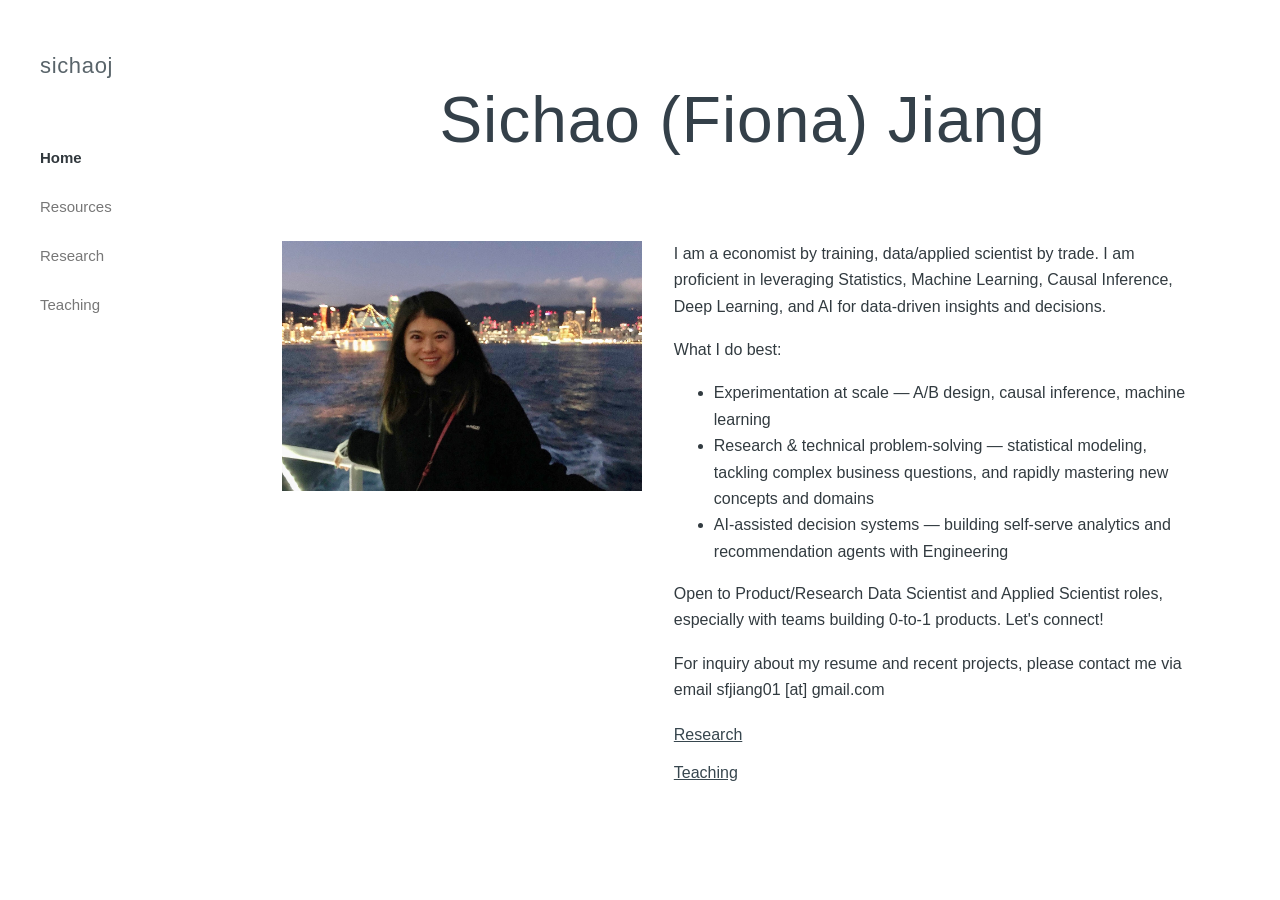
==== index.html @ bcf6abff "Clarify homepage contact note" ====
<!doctype html><html lang="en"><head><meta charset="utf-8"><meta name="viewport" content="width=device-width, initial-scale=1"><meta name="description" content="Sichao (Fiona) Jiang's personal website."><title>Home · Sichao (Fiona) Jiang</title><link rel="stylesheet" href="styles.css"></head><body>
<aside class="sidebar"><a class="site-name" href="index.html">sichaoj</a><nav class="nav" aria-label="Main navigation"><a href="index.html" aria-current="page">Home</a><a href="resources.html">Resources</a><a href="research.html">Research</a><a href="teaching.html">Teaching</a></nav></aside>
<header class="mobile-header"><a class="site-name" href="index.html">sichaoj</a><button class="menu-button" aria-label="Toggle navigation" aria-expanded="false">☰</button><nav class="nav mobile-nav" aria-label="Mobile navigation"><a href="index.html" aria-current="page">Home</a><a href="resources.html">Resources</a><a href="research.html">Research</a><a href="teaching.html">Teaching</a></nav></header>
<main class="page"><div class="page-inner"><h1 class="page-title">Sichao (Fiona) Jiang</h1><div class="home-grid"><img class="headshot" src="assets/headshot.jpg" alt="Sichao (Fiona) Jiang by the water at night"><div class="intro">
<p>I am a economist by training, data/applied scientist by trade. I am proficient in leveraging Statistics, Machine Learning, Causal Inference, Deep Learning, and AI for data-driven insights and decisions.</p>
<p>What I do best:</p>
<ul>
<li>Experimentation at scale — A/B design, causal inference, machine learning</li>
<li>Research &amp; technical problem-solving — statistical modeling, tackling complex business questions, and rapidly mastering new concepts and domains</li>
<li>AI-assisted decision systems — building self-serve analytics and recommendation agents with Engineering</li>
</ul>
<p>Open to Product/Research Data Scientist and Applied Scientist roles, especially with teams building 0-to-1 products. Let's connect!</p>
<p>For inquiry about my resume and recent projects, please contact me via email sfjiang01 [at] gmail.com</p>
<div class="intro-links"><a href="research.html">Research</a><a href="teaching.html">Teaching</a></div></div></div>
</div></main><script src="site.js"></script></body></html>
---- styles.css ----
:root{--ink:#323b40;--muted:#6d7478;--line:#e8e8e8;--sidebar:205px}
*{box-sizing:border-box}html{scroll-behavior:smooth}body{margin:0;background:#fff;color:var(--ink);font:16px/1.65 Arial,Helvetica,sans-serif}a{color:inherit}a:focus-visible,button:focus-visible{outline:2px solid #426b82;outline-offset:3px}
.sidebar{position:fixed;inset:0 auto 0 0;width:var(--sidebar);padding:48px 40px;background:#fff;z-index:2}.site-name{display:block;font-size:22px;color:#59646a;text-decoration:none;letter-spacing:.03em;margin-bottom:62px}.nav{display:flex;flex-direction:column;gap:24px}.nav a{text-decoration:none;color:#777;font-size:15px}.nav a:hover,.nav a[aria-current]{color:#31383d}.nav a[aria-current]{font-weight:700}
.page{margin-left:var(--sidebar);min-height:100vh;padding:48px 6vw 80px}.page-inner{max-width:990px;margin:auto}.page-title{text-align:center;font-weight:300;font-size:clamp(44px,5vw,64px);letter-spacing:.015em;line-height:1.2;margin:34px 0 82px;color:#344049}.home-grid{display:grid;grid-template-columns:minmax(250px,360px) minmax(360px,570px);gap:32px;align-items:start;justify-content:center}.headshot{width:100%;height:auto;display:block}.intro p{margin:0 0 17px}.intro a,.content a{color:#37464e;text-decoration:underline}.intro-links{display:flex;flex-direction:column;align-items:start;gap:12px;margin-top:18px}
.content{max-width:810px;margin:0 auto}.content.narrow{max-width:720px}.content h2{font-size:22px;font-weight:600;margin:0 0 18px}.content h3{font-size:20px;font-weight:600;line-height:1.35;margin:0 0 9px}.content p{margin:0 0 16px}.content section{margin-bottom:56px}.journal{font-weight:700;font-style:italic}.keywords{font-size:15px}.paper-link{font-style:italic;white-space:nowrap}.archive-link{font-size:14px}.chart{display:block;width:min(100%,640px);height:auto;margin:22px auto}.chart-caption{text-align:center;font-size:14px;color:#5b6266}.course-group{margin-bottom:38px}.course{margin:0 0 15px}.course-name{margin-bottom:0!important}.term{color:#666}.feedback-note{font-size:14px}.quote{margin-bottom:22px!important}
.resume-pending{color:#888;text-decoration:underline;font-weight:700}.site-footer{margin:80px auto 0;max-width:990px;border-top:1px solid var(--line);padding:22px 0;color:#666;font-size:13px}.site-footer p{margin:0 0 5px}.mobile-header{display:none}
@media(max-width:800px){.sidebar{display:none}.mobile-header{display:flex;align-items:center;justify-content:space-between;padding:17px 22px;border-bottom:1px solid var(--line)}.mobile-header .site-name{margin:0;font-size:19px}.menu-button{border:0;background:#fff;color:var(--ink);font-size:24px;cursor:pointer}.mobile-nav{display:none;position:absolute;left:0;right:0;top:61px;background:#fff;padding:20px 24px;box-shadow:0 12px 24px #0001;z-index:5}.mobile-nav.open{display:flex}.page{margin-left:0;padding:20px 24px 70px}.page-title{margin:35px 0 60px}.home-grid{grid-template-columns:1fr;max-width:580px;margin:auto}.headshot{max-width:400px;margin:auto}.site-footer{margin-top:60px}}
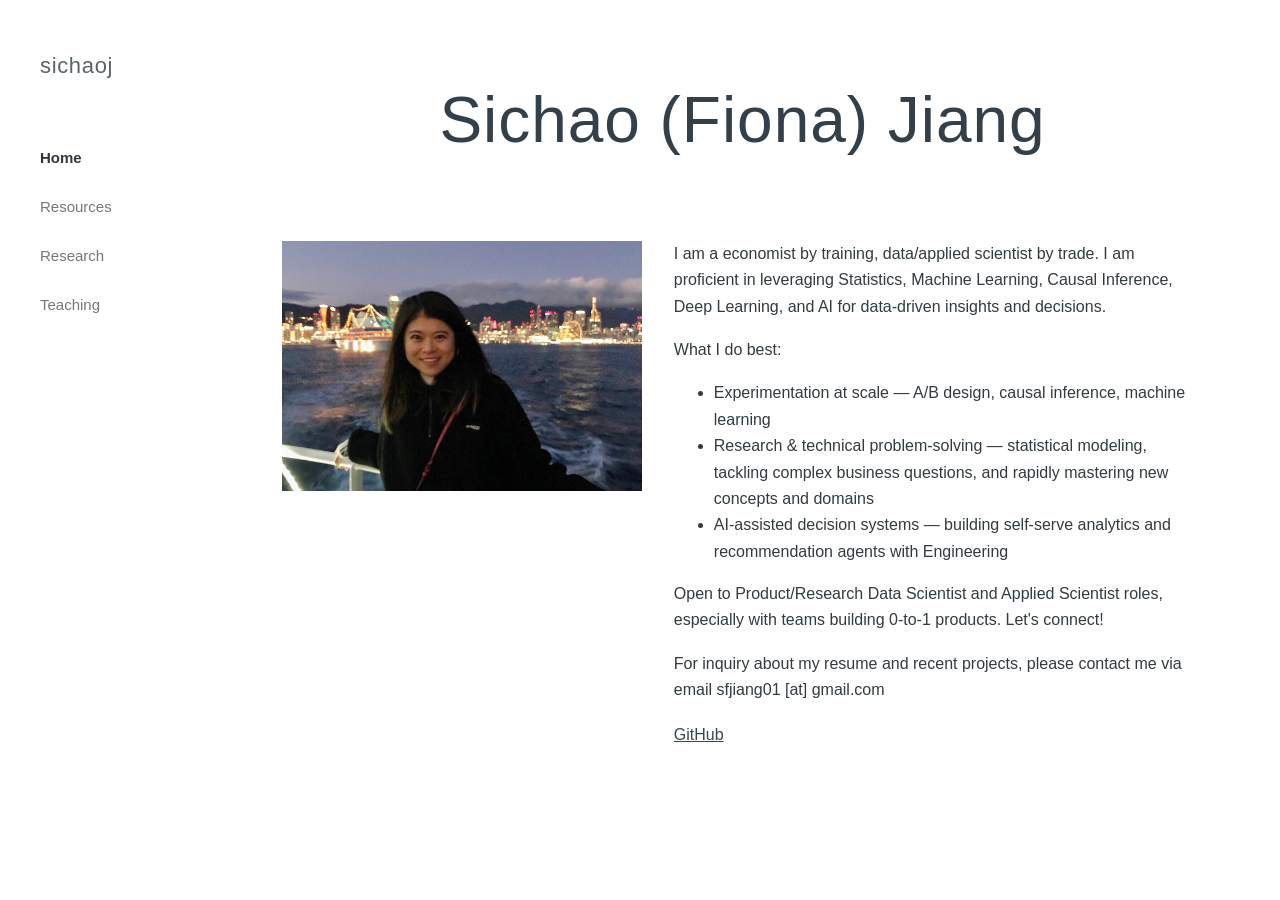
==== commit 58fb66b3: "Link GitHub profile on homepage" ====
--- a/index.html
+++ b/index.html
@@ -11,5 +11,5 @@
 </ul>
 <p>Open to Product/Research Data Scientist and Applied Scientist roles, especially with teams building 0-to-1 products. Let's connect!</p>
 <p>For inquiry about my resume and recent projects, please contact me via email sfjiang01 [at] gmail.com</p>
-<div class="intro-links"><a href="research.html">Research</a><a href="teaching.html">Teaching</a></div></div></div>
+<div class="intro-links"><a href="https://github.com/sichaoj">GitHub</a></div></div></div>
 </div></main><script src="site.js"></script></body></html>
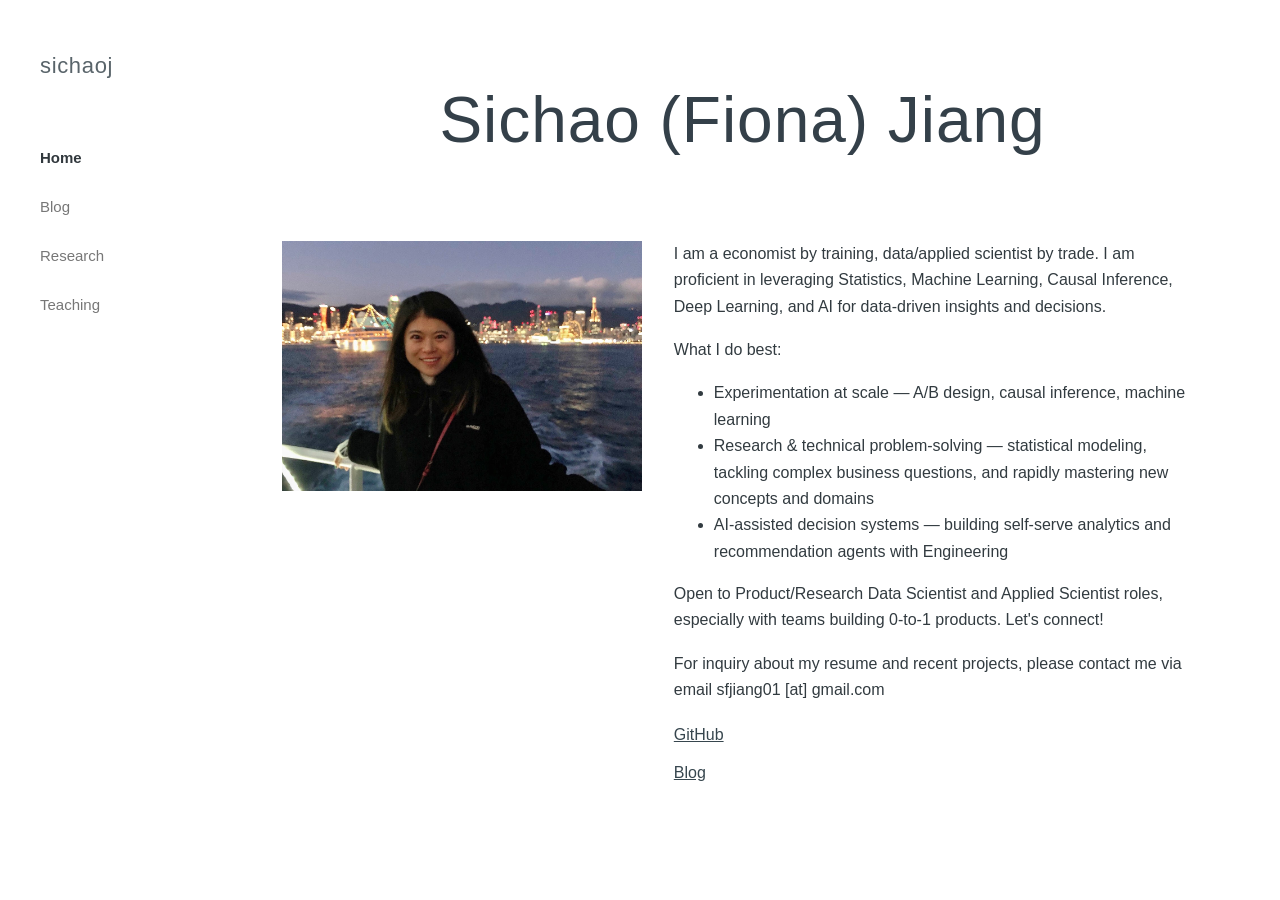
==== commit 8957fc5c: "Rename Resources to Blog and link from homepage" ====
--- a/index.html
+++ b/index.html
@@ -1,6 +1,6 @@
 <!doctype html><html lang="en"><head><meta charset="utf-8"><meta name="viewport" content="width=device-width, initial-scale=1"><meta name="description" content="Sichao (Fiona) Jiang's personal website."><title>Home · Sichao (Fiona) Jiang</title><link rel="stylesheet" href="styles.css"></head><body>
-<aside class="sidebar"><a class="site-name" href="index.html">sichaoj</a><nav class="nav" aria-label="Main navigation"><a href="index.html" aria-current="page">Home</a><a href="resources.html">Resources</a><a href="research.html">Research</a><a href="teaching.html">Teaching</a></nav></aside>
-<header class="mobile-header"><a class="site-name" href="index.html">sichaoj</a><button class="menu-button" aria-label="Toggle navigation" aria-expanded="false">☰</button><nav class="nav mobile-nav" aria-label="Mobile navigation"><a href="index.html" aria-current="page">Home</a><a href="resources.html">Resources</a><a href="research.html">Research</a><a href="teaching.html">Teaching</a></nav></header>
+<aside class="sidebar"><a class="site-name" href="index.html">sichaoj</a><nav class="nav" aria-label="Main navigation"><a href="index.html" aria-current="page">Home</a><a href="resources.html">Blog</a><a href="research.html">Research</a><a href="teaching.html">Teaching</a></nav></aside>
+<header class="mobile-header"><a class="site-name" href="index.html">sichaoj</a><button class="menu-button" aria-label="Toggle navigation" aria-expanded="false">☰</button><nav class="nav mobile-nav" aria-label="Mobile navigation"><a href="index.html" aria-current="page">Home</a><a href="resources.html">Blog</a><a href="research.html">Research</a><a href="teaching.html">Teaching</a></nav></header>
 <main class="page"><div class="page-inner"><h1 class="page-title">Sichao (Fiona) Jiang</h1><div class="home-grid"><img class="headshot" src="assets/headshot.jpg" alt="Sichao (Fiona) Jiang by the water at night"><div class="intro">
 <p>I am a economist by training, data/applied scientist by trade. I am proficient in leveraging Statistics, Machine Learning, Causal Inference, Deep Learning, and AI for data-driven insights and decisions.</p>
 <p>What I do best:</p>
@@ -11,5 +11,5 @@
 </ul>
 <p>Open to Product/Research Data Scientist and Applied Scientist roles, especially with teams building 0-to-1 products. Let's connect!</p>
 <p>For inquiry about my resume and recent projects, please contact me via email sfjiang01 [at] gmail.com</p>
-<div class="intro-links"><a href="https://github.com/sichaoj">GitHub</a></div></div></div>
+<div class="intro-links"><a href="https://github.com/sichaoj">GitHub</a><a href="resources.html">Blog</a></div></div></div>
 </div></main><script src="site.js"></script></body></html>
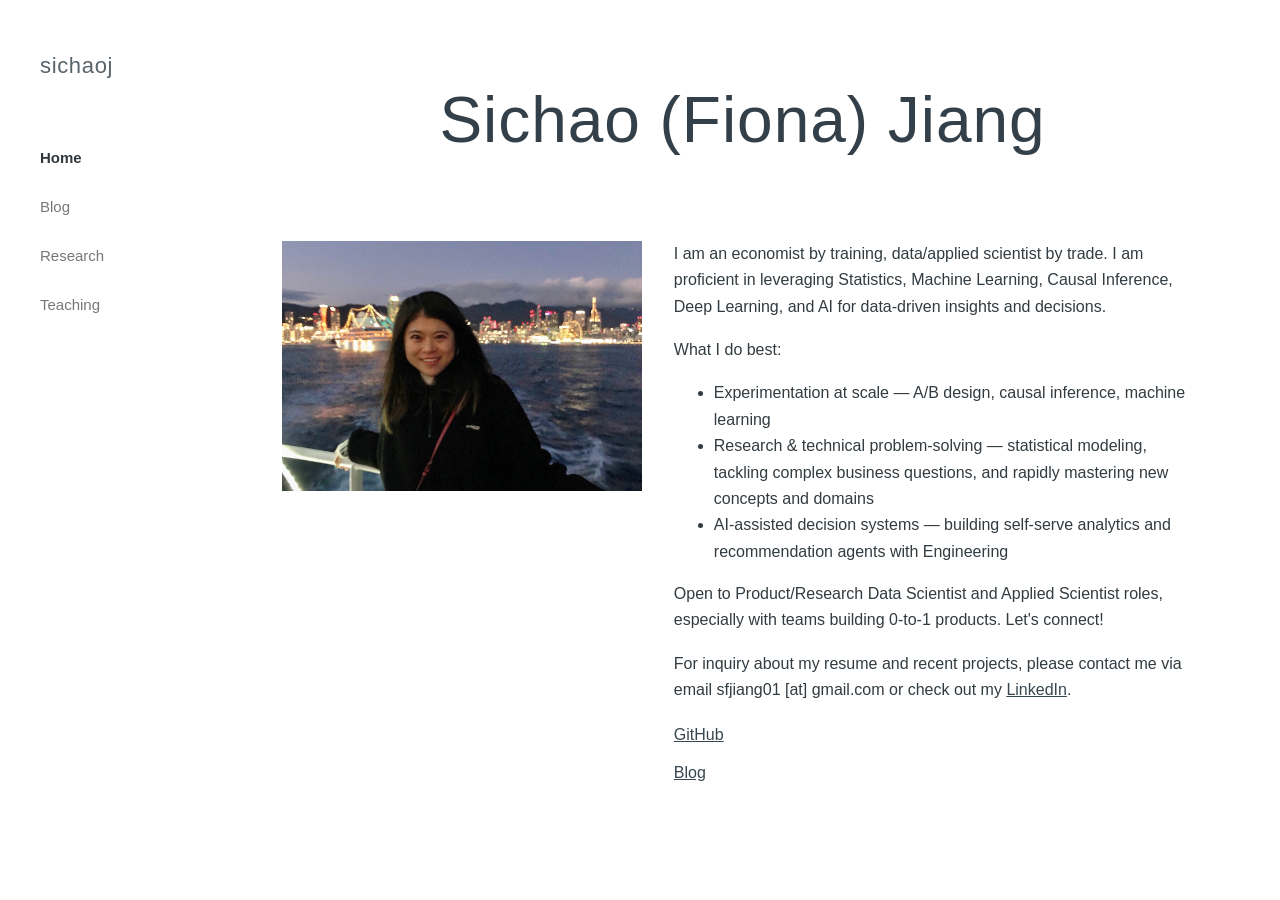
==== commit c63148cb: "Update homepage contact and Blog introduction" ====
--- a/index.html
+++ b/index.html
@@ -2,7 +2,7 @@
 <aside class="sidebar"><a class="site-name" href="index.html">sichaoj</a><nav class="nav" aria-label="Main navigation"><a href="index.html" aria-current="page">Home</a><a href="resources.html">Blog</a><a href="research.html">Research</a><a href="teaching.html">Teaching</a></nav></aside>
 <header class="mobile-header"><a class="site-name" href="index.html">sichaoj</a><button class="menu-button" aria-label="Toggle navigation" aria-expanded="false">☰</button><nav class="nav mobile-nav" aria-label="Mobile navigation"><a href="index.html" aria-current="page">Home</a><a href="resources.html">Blog</a><a href="research.html">Research</a><a href="teaching.html">Teaching</a></nav></header>
 <main class="page"><div class="page-inner"><h1 class="page-title">Sichao (Fiona) Jiang</h1><div class="home-grid"><img class="headshot" src="assets/headshot.jpg" alt="Sichao (Fiona) Jiang by the water at night"><div class="intro">
-<p>I am a economist by training, data/applied scientist by trade. I am proficient in leveraging Statistics, Machine Learning, Causal Inference, Deep Learning, and AI for data-driven insights and decisions.</p>
+<p>I am an economist by training, data/applied scientist by trade. I am proficient in leveraging Statistics, Machine Learning, Causal Inference, Deep Learning, and AI for data-driven insights and decisions.</p>
 <p>What I do best:</p>
 <ul>
 <li>Experimentation at scale — A/B design, causal inference, machine learning</li>
@@ -10,6 +10,6 @@
 <li>AI-assisted decision systems — building self-serve analytics and recommendation agents with Engineering</li>
 </ul>
 <p>Open to Product/Research Data Scientist and Applied Scientist roles, especially with teams building 0-to-1 products. Let's connect!</p>
-<p>For inquiry about my resume and recent projects, please contact me via email sfjiang01 [at] gmail.com</p>
+<p>For inquiry about my resume and recent projects, please contact me via email sfjiang01 [at] gmail.com or check out my <a href="https://www.linkedin.com/in/sichaojiang/">LinkedIn</a>.</p>
 <div class="intro-links"><a href="https://github.com/sichaoj">GitHub</a><a href="resources.html">Blog</a></div></div></div>
 </div></main><script src="site.js"></script></body></html>
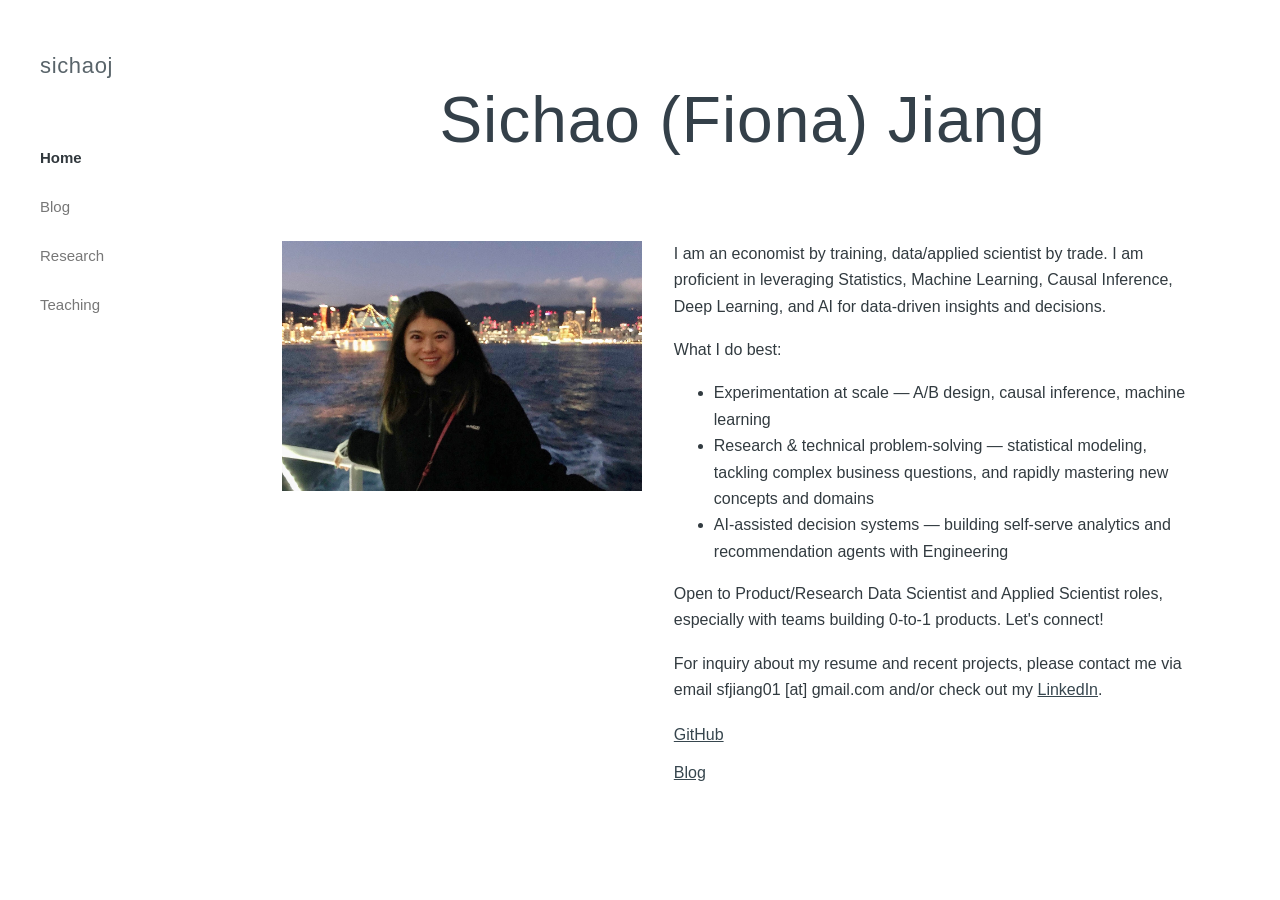
==== commit 3e68159a: "Refine contact wording and Blog heading" ====
--- a/index.html
+++ b/index.html
@@ -10,6 +10,6 @@
 <li>AI-assisted decision systems — building self-serve analytics and recommendation agents with Engineering</li>
 </ul>
 <p>Open to Product/Research Data Scientist and Applied Scientist roles, especially with teams building 0-to-1 products. Let's connect!</p>
-<p>For inquiry about my resume and recent projects, please contact me via email sfjiang01 [at] gmail.com or check out my <a href="https://www.linkedin.com/in/sichaojiang/">LinkedIn</a>.</p>
+<p>For inquiry about my resume and recent projects, please contact me via email sfjiang01 [at] gmail.com and/or check out my <a href="https://www.linkedin.com/in/sichaojiang/">LinkedIn</a>.</p>
 <div class="intro-links"><a href="https://github.com/sichaoj">GitHub</a><a href="resources.html">Blog</a></div></div></div>
 </div></main><script src="site.js"></script></body></html>
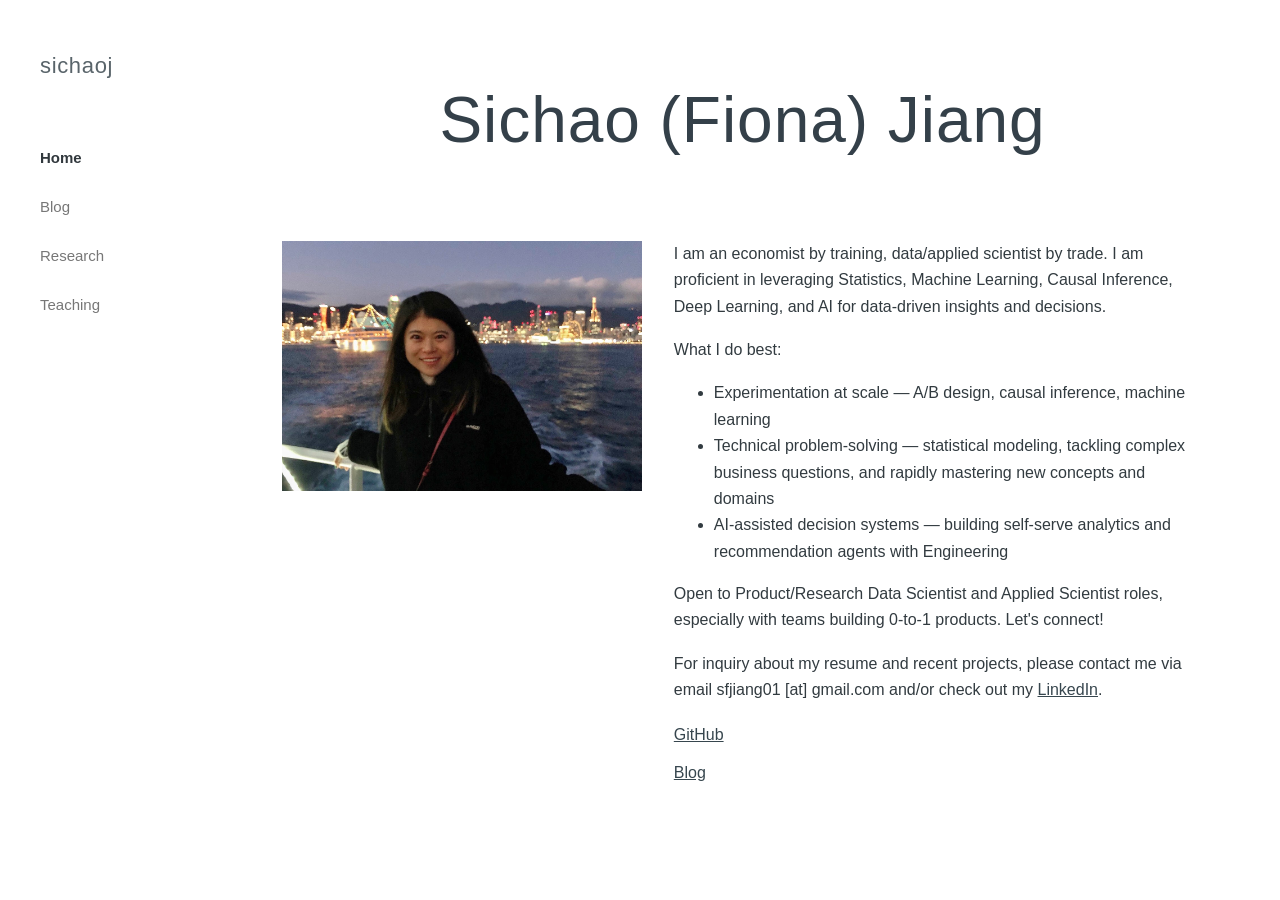
==== commit 0d921675: "Simplify technical problem-solving bullet" ====
--- a/index.html
+++ b/index.html
@@ -1,15 +1,15 @@
 <!doctype html><html lang="en"><head><meta charset="utf-8"><meta name="viewport" content="width=device-width, initial-scale=1"><meta name="description" content="Sichao (Fiona) Jiang's personal website."><title>Home · Sichao (Fiona) Jiang</title><link rel="stylesheet" href="styles.css"></head><body>
-<aside class="sidebar"><a class="site-name" href="index.html">sichaoj</a><nav class="nav" aria-label="Main navigation"><a href="index.html" aria-current="page">Home</a><a href="resources.html">Blog</a><a href="research.html">Research</a><a href="teaching.html">Teaching</a></nav></aside>
-<header class="mobile-header"><a class="site-name" href="index.html">sichaoj</a><button class="menu-button" aria-label="Toggle navigation" aria-expanded="false">☰</button><nav class="nav mobile-nav" aria-label="Mobile navigation"><a href="index.html" aria-current="page">Home</a><a href="resources.html">Blog</a><a href="research.html">Research</a><a href="teaching.html">Teaching</a></nav></header>
+<aside class="sidebar"><a class="site-name" href="index.html">sichaoj</a><nav class="nav" aria-label="Main navigation"><a href="index.html" aria-current="page">Home</a><a href="blog.html">Blog</a><a href="research.html">Research</a><a href="teaching.html">Teaching</a></nav></aside>
+<header class="mobile-header"><a class="site-name" href="index.html">sichaoj</a><button class="menu-button" aria-label="Toggle navigation" aria-expanded="false">☰</button><nav class="nav mobile-nav" aria-label="Mobile navigation"><a href="index.html" aria-current="page">Home</a><a href="blog.html">Blog</a><a href="research.html">Research</a><a href="teaching.html">Teaching</a></nav></header>
 <main class="page"><div class="page-inner"><h1 class="page-title">Sichao (Fiona) Jiang</h1><div class="home-grid"><img class="headshot" src="assets/headshot.jpg" alt="Sichao (Fiona) Jiang by the water at night"><div class="intro">
 <p>I am an economist by training, data/applied scientist by trade. I am proficient in leveraging Statistics, Machine Learning, Causal Inference, Deep Learning, and AI for data-driven insights and decisions.</p>
 <p>What I do best:</p>
 <ul>
 <li>Experimentation at scale — A/B design, causal inference, machine learning</li>
-<li>Research &amp; technical problem-solving — statistical modeling, tackling complex business questions, and rapidly mastering new concepts and domains</li>
+<li>Technical problem-solving — statistical modeling, tackling complex business questions, and rapidly mastering new concepts and domains</li>
 <li>AI-assisted decision systems — building self-serve analytics and recommendation agents with Engineering</li>
 </ul>
 <p>Open to Product/Research Data Scientist and Applied Scientist roles, especially with teams building 0-to-1 products. Let's connect!</p>
 <p>For inquiry about my resume and recent projects, please contact me via email sfjiang01 [at] gmail.com and/or check out my <a href="https://www.linkedin.com/in/sichaojiang/">LinkedIn</a>.</p>
-<div class="intro-links"><a href="https://github.com/sichaoj">GitHub</a><a href="resources.html">Blog</a></div></div></div>
+<div class="intro-links"><a href="https://github.com/sichaoj">GitHub</a><a href="blog.html">Blog</a></div></div></div>
 </div></main><script src="site.js"></script></body></html>
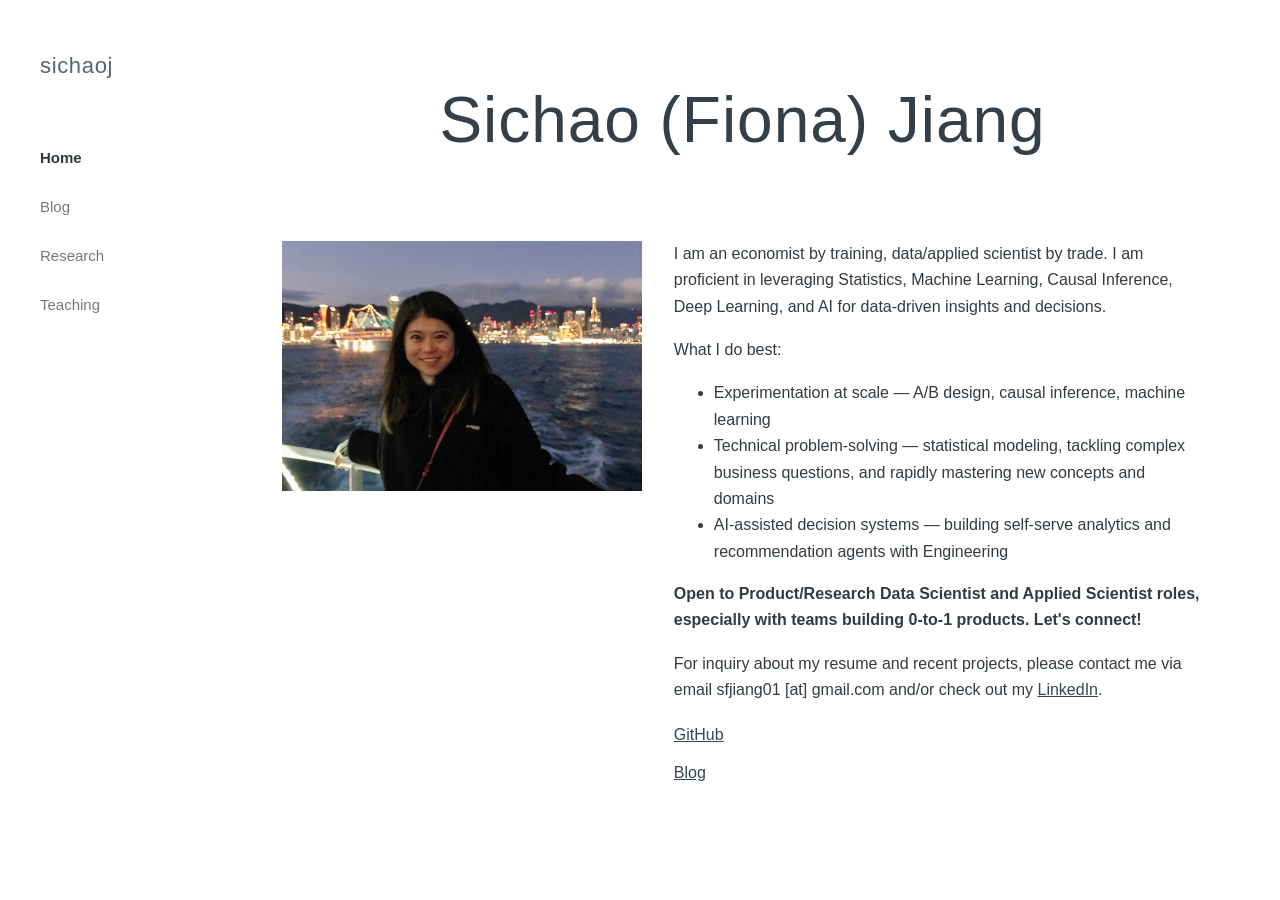
==== commit 769b6efe: "Emphasize homepage availability and remove Blog post date" ====
--- a/index.html
+++ b/index.html
@@ -9,7 +9,7 @@
 <li>Technical problem-solving — statistical modeling, tackling complex business questions, and rapidly mastering new concepts and domains</li>
 <li>AI-assisted decision systems — building self-serve analytics and recommendation agents with Engineering</li>
 </ul>
-<p>Open to Product/Research Data Scientist and Applied Scientist roles, especially with teams building 0-to-1 products. Let's connect!</p>
+<p><strong>Open to Product/Research Data Scientist and Applied Scientist roles, especially with teams building 0-to-1 products. Let's connect!</strong></p>
 <p>For inquiry about my resume and recent projects, please contact me via email sfjiang01 [at] gmail.com and/or check out my <a href="https://www.linkedin.com/in/sichaojiang/">LinkedIn</a>.</p>
 <div class="intro-links"><a href="https://github.com/sichaoj">GitHub</a><a href="blog.html">Blog</a></div></div></div>
 </div></main><script src="site.js"></script></body></html>
